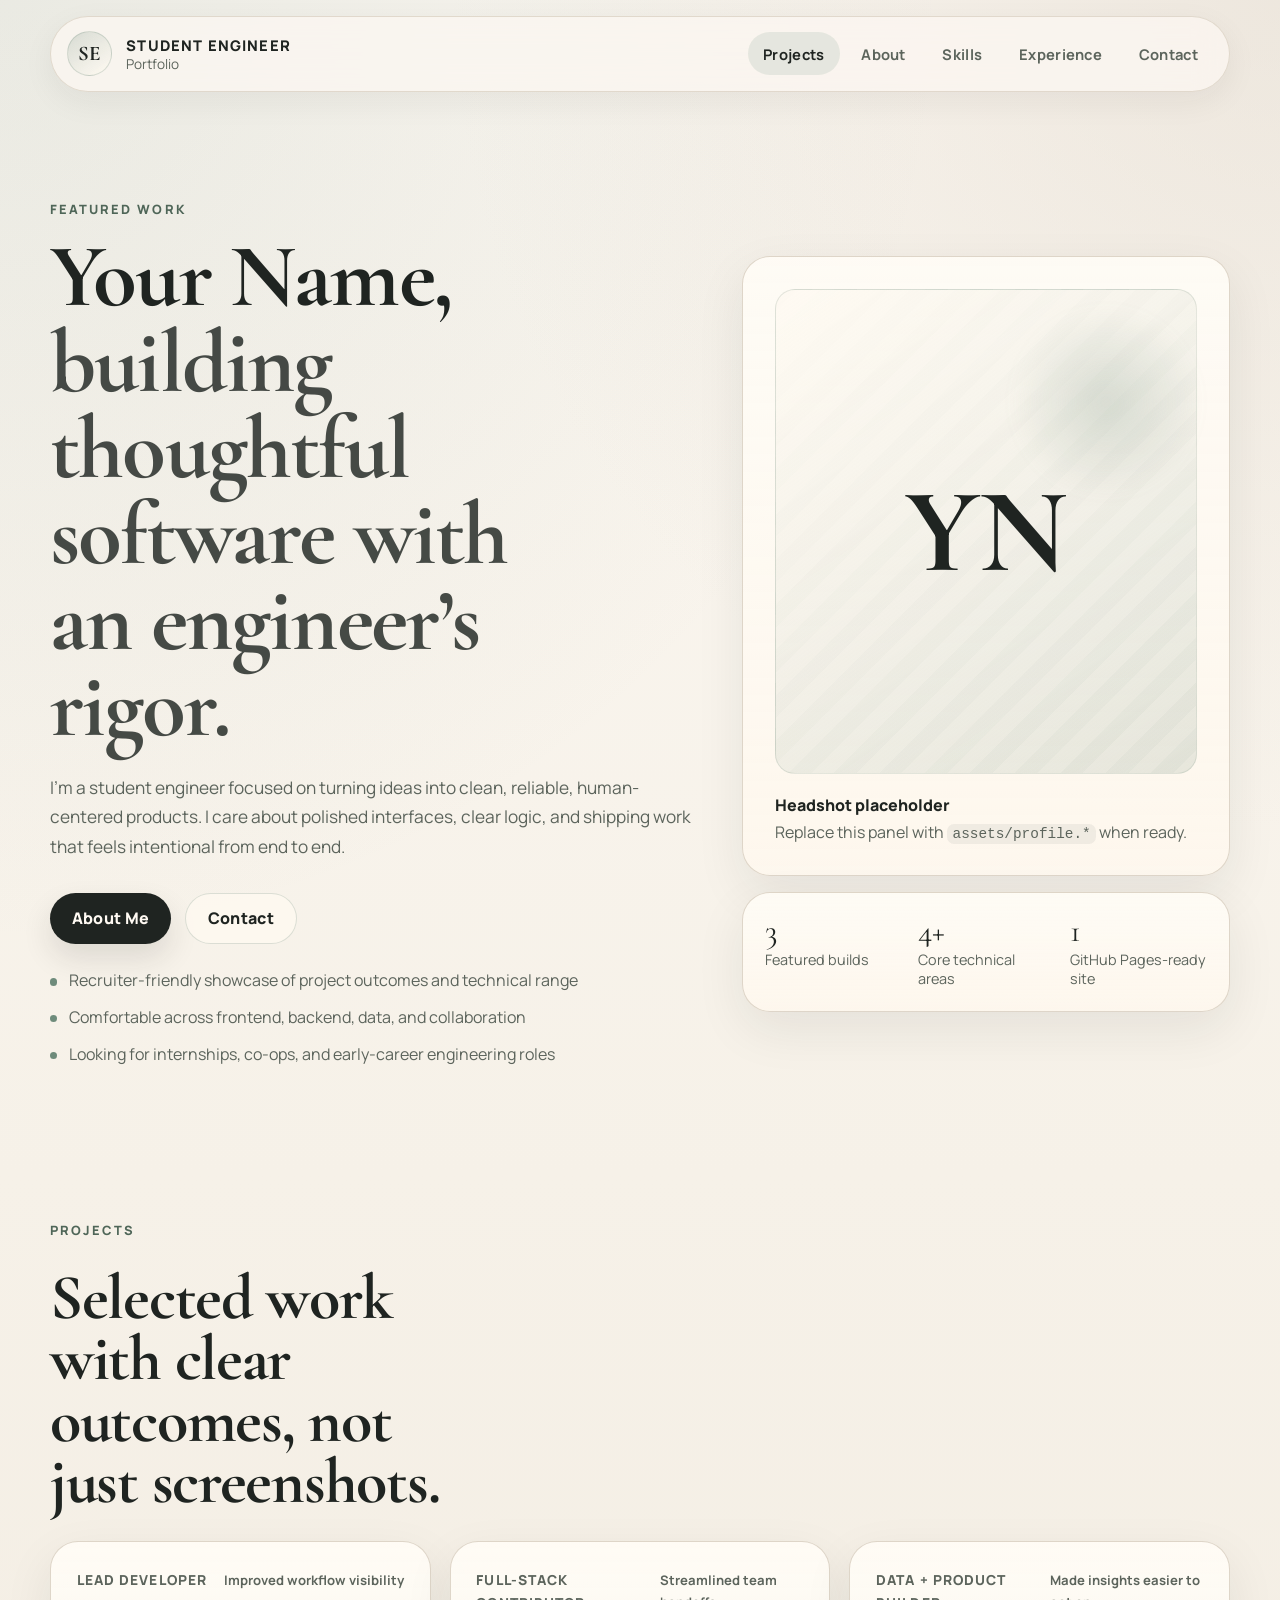
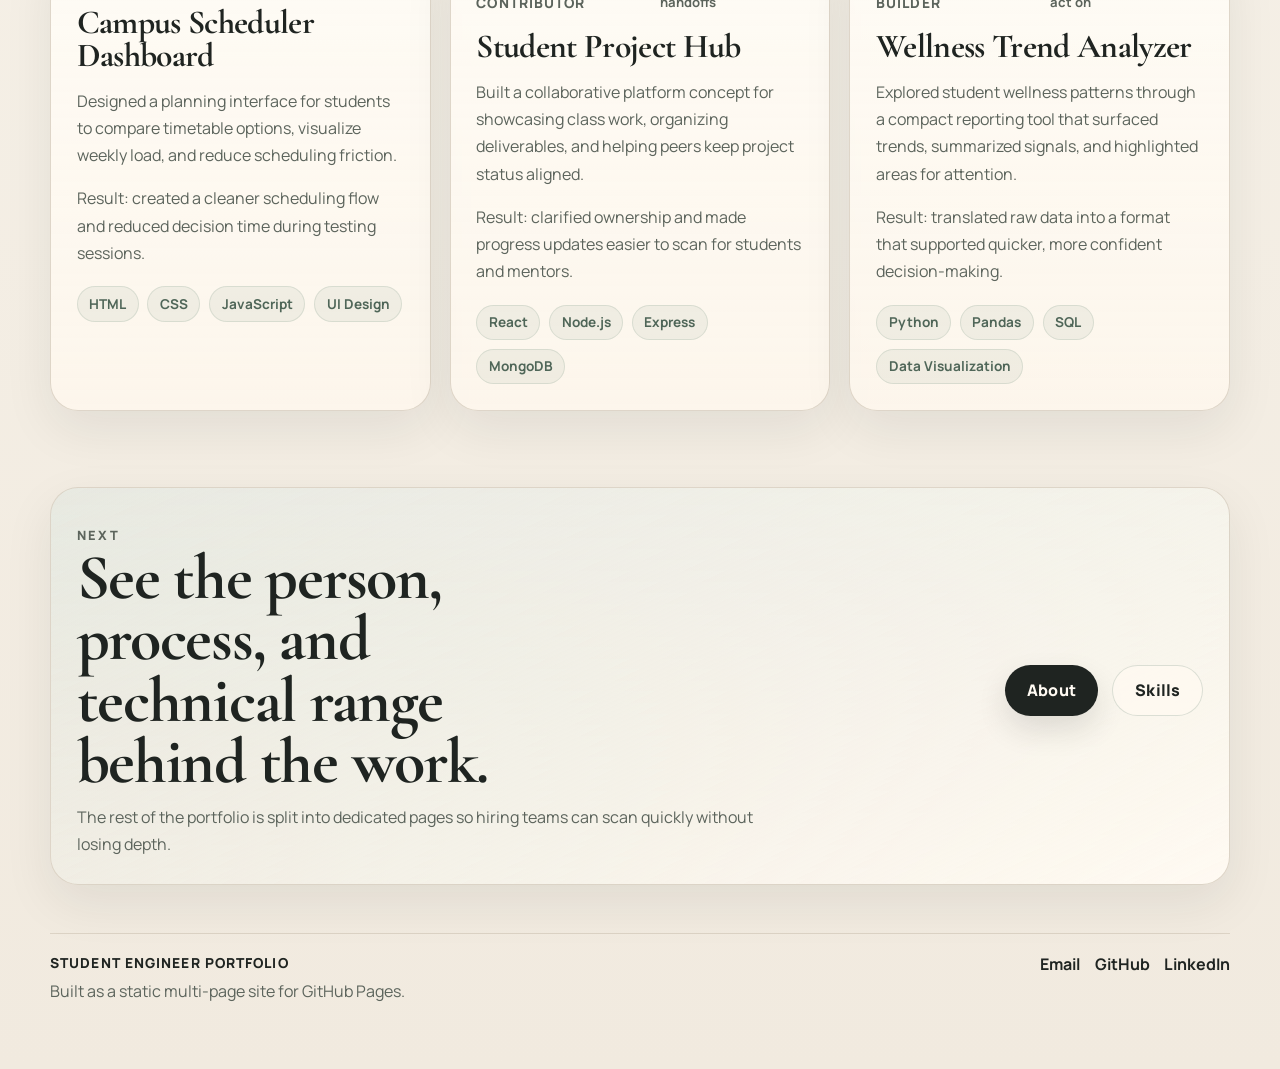
==== index.html @ fb233e6f "first jan is the best" ====
<!DOCTYPE html>
<html lang="en">
  <head>
    <meta charset="UTF-8" />
    <meta name="viewport" content="width=device-width, initial-scale=1.0" />
    <meta
      http-equiv="refresh"
      content="0; url=projects.html"
    />
    <meta
      name="description"
      content="Redirecting to the student engineer portfolio projects page."
    />
    <title>Redirecting | Student Engineer Portfolio</title>
    <link rel="preconnect" href="https://fonts.googleapis.com" />
    <link rel="preconnect" href="https://fonts.gstatic.com" crossorigin />
    <link
      href="https://fonts.googleapis.com/css2?family=Cormorant+Garamond:wght@500;600;700&family=Manrope:wght@400;500;600;700;800&display=swap"
      rel="stylesheet"
    />
    <link rel="stylesheet" href="styles.css" />
    <link rel="canonical" href="projects.html" />
    <script>
      window.location.replace("projects.html");
    </script>
  </head>
  <body class="redirect-page">
    <main class="redirect-card">
      <p class="eyebrow">Redirecting</p>
      <h1>Opening the projects page.</h1>
      <p>
        If you are not redirected automatically,
        <a href="projects.html">continue to the portfolio</a>.
      </p>
    </main>
  </body>
</html>
---- styles.css ----
:root {
  --color-bg: #f6f1e8;
  --color-surface: rgba(255, 252, 246, 0.86);
  --color-surface-strong: #fffaf2;
  --color-text: #1f2421;
  --color-muted: #5c645c;
  --color-accent: #6e8b7b;
  --color-accent-deep: #4f6658;
  --color-line: #d9cfc1;
  --color-shadow: rgba(31, 36, 33, 0.08);
  --color-highlight: rgba(110, 139, 123, 0.14);
  --font-display: "Cormorant Garamond", Georgia, serif;
  --font-body: "Manrope", "Segoe UI", sans-serif;
  --radius-lg: 28px;
  --radius-md: 18px;
  --radius-sm: 999px;
  --shadow-soft: 0 18px 50px var(--color-shadow);
  --max-width: 1180px;
  --transition: 220ms ease;
}

*,
*::before,
*::after {
  box-sizing: border-box;
}

html {
  scroll-behavior: smooth;
}

body {
  margin: 0;
  min-width: 320px;
  color: var(--color-text);
  font-family: var(--font-body);
  background:
    radial-gradient(circle at top left, rgba(110, 139, 123, 0.12), transparent 32%),
    radial-gradient(circle at top right, rgba(217, 207, 193, 0.4), transparent 28%),
    linear-gradient(180deg, #fbf7f1 0%, var(--color-bg) 44%, #f1eadf 100%);
}

img {
  max-width: 100%;
  display: block;
}

a {
  color: inherit;
}

button,
a {
  -webkit-tap-highlight-color: transparent;
}

button {
  font: inherit;
}

code {
  padding: 0.12rem 0.34rem;
  border-radius: 0.45rem;
  background: rgba(31, 36, 33, 0.06);
  font-family: ui-monospace, SFMono-Regular, Menlo, Monaco, Consolas, monospace;
  font-size: 0.9em;
}

.skip-link {
  position: absolute;
  left: 1rem;
  top: -4rem;
  z-index: 20;
  padding: 0.75rem 1rem;
  border-radius: 999px;
  background: var(--color-text);
  color: #fff;
  transition: top var(--transition);
}

.skip-link:focus {
  top: 1rem;
}

.page-shell {
  width: min(calc(100% - 2rem), var(--max-width));
  margin: 0 auto;
  padding: 1rem 0 4rem;
}

.site-header {
  position: sticky;
  top: 0.9rem;
  z-index: 10;
  display: flex;
  align-items: center;
  justify-content: space-between;
  gap: 1rem;
  margin: 0 auto 2rem;
  padding: 0.9rem 1rem;
  border: 1px solid rgba(217, 207, 193, 0.75);
  border-radius: var(--radius-sm);
  background: rgba(251, 247, 241, 0.78);
  backdrop-filter: blur(16px);
  box-shadow: 0 10px 32px rgba(31, 36, 33, 0.06);
}

.brand-mark {
  display: flex;
  align-items: center;
  gap: 0.9rem;
}

.brand-mark--link {
  text-decoration: none;
}

.brand-mark p {
  margin: 0;
}

.brand-mark__monogram {
  display: inline-grid;
  place-items: center;
  width: 2.8rem;
  height: 2.8rem;
  border: 1px solid rgba(110, 139, 123, 0.24);
  border-radius: 50%;
  background: linear-gradient(145deg, rgba(110, 139, 123, 0.24), rgba(255, 250, 242, 0.95));
  font-family: var(--font-display);
  font-size: 1.3rem;
  font-weight: 700;
}

.brand-mark__label {
  font-size: 0.92rem;
  font-weight: 800;
  letter-spacing: 0.08em;
  text-transform: uppercase;
}

.brand-mark__subtle {
  color: var(--color-muted);
  font-size: 0.85rem;
}

.site-nav {
  display: flex;
  align-items: center;
  gap: 0.4rem;
}

.site-nav a {
  padding: 0.72rem 0.95rem;
  border-radius: var(--radius-sm);
  color: var(--color-muted);
  font-size: 0.92rem;
  font-weight: 700;
  letter-spacing: 0.02em;
  text-decoration: none;
  transition:
    background-color var(--transition),
    color var(--transition),
    transform var(--transition);
}

.site-nav a:hover,
.site-nav a:focus-visible,
.site-nav a.is-active {
  background: rgba(110, 139, 123, 0.14);
  color: var(--color-text);
}

.nav-toggle {
  display: none;
  align-items: center;
  justify-content: center;
  flex-direction: column;
  gap: 0.3rem;
  width: 3rem;
  height: 3rem;
  border: 1px solid rgba(110, 139, 123, 0.2);
  border-radius: 50%;
  background: rgba(255, 250, 242, 0.9);
  cursor: pointer;
}

.nav-toggle span {
  width: 1rem;
  height: 2px;
  border-radius: 999px;
  background: var(--color-text);
  transition: transform var(--transition), opacity var(--transition);
}

.nav-toggle[aria-expanded="true"] span:first-child {
  transform: translateY(4px) rotate(45deg);
}

.nav-toggle[aria-expanded="true"] span:last-child {
  transform: translateY(-4px) rotate(-45deg);
}

.section {
  padding: 4.8rem 0;
}

.hero {
  display: grid;
  grid-template-columns: minmax(0, 1.15fr) minmax(280px, 0.85fr);
  gap: 2rem;
  align-items: center;
  min-height: calc(100svh - 8rem);
}

.eyebrow {
  margin: 0 0 1rem;
  color: var(--color-accent-deep);
  font-size: 0.8rem;
  font-weight: 800;
  letter-spacing: 0.16em;
  text-transform: uppercase;
}

.hero h1,
.section-heading h2,
.timeline-item__content h3,
.project-card h3 {
  margin: 0;
  font-family: var(--font-display);
  line-height: 0.96;
  letter-spacing: -0.02em;
}

.hero h1 {
  max-width: 11ch;
  font-size: clamp(3.8rem, 7vw, 6.6rem);
}

.hero h1 span {
  display: block;
  color: rgba(31, 36, 33, 0.82);
}

.hero__lede,
.about-grid p,
.project-card p,
.timeline-item__content p,
.panel p,
.contact-grid p {
  color: var(--color-muted);
  line-height: 1.7;
}

.hero__lede {
  max-width: 44rem;
  margin: 1.4rem 0 0;
  font-size: 1.08rem;
}

.hero__actions {
  display: flex;
  flex-wrap: wrap;
  gap: 0.9rem;
  margin: 2rem 0 1.5rem;
}

.button {
  display: inline-flex;
  align-items: center;
  justify-content: center;
  min-height: 3.2rem;
  padding: 0.85rem 1.35rem;
  border-radius: var(--radius-sm);
  font-weight: 800;
  letter-spacing: 0.02em;
  text-decoration: none;
  transition:
    transform var(--transition),
    box-shadow var(--transition),
    background-color var(--transition),
    color var(--transition);
}

.button:hover,
.button:focus-visible {
  transform: translateY(-1px);
}

.button--primary {
  background: var(--color-text);
  color: #fffaf3;
  box-shadow: 0 14px 30px rgba(31, 36, 33, 0.12);
}

.button--primary:hover,
.button--primary:focus-visible {
  box-shadow: 0 18px 36px rgba(31, 36, 33, 0.16);
}

.button--secondary {
  border: 1px solid rgba(110, 139, 123, 0.24);
  background: rgba(255, 250, 242, 0.72);
  color: var(--color-text);
}

.button--inline {
  margin-top: 1.5rem;
}

.hero__highlights,
.detail-list,
.tag-list {
  margin: 0;
  padding: 0;
  list-style: none;
}

.hero__highlights {
  display: grid;
  gap: 0.7rem;
  max-width: 38rem;
}

.hero__highlights li,
.detail-list li {
  position: relative;
  padding-left: 1.2rem;
  color: var(--color-muted);
  line-height: 1.6;
}

.hero__highlights li::before,
.detail-list li::before {
  content: "";
  position: absolute;
  left: 0;
  top: 0.65rem;
  width: 0.45rem;
  height: 0.45rem;
  border-radius: 50%;
  background: var(--color-accent);
}

.hero__card {
  display: grid;
  gap: 1rem;
}

.portrait-card,
.stats-card,
.panel,
.project-card,
.timeline-item,
.contact-links {
  position: relative;
  overflow: hidden;
  border: 1px solid rgba(217, 207, 193, 0.85);
  border-radius: var(--radius-lg);
  background: linear-gradient(180deg, rgba(255, 252, 246, 0.92), rgba(255, 248, 238, 0.78));
  box-shadow: var(--shadow-soft);
}

.portrait-card {
  padding: 2rem;
  min-height: 27rem;
  display: grid;
  align-content: space-between;
}

.portrait-card__halo {
  position: absolute;
  inset: 8% auto auto 55%;
  width: 12rem;
  height: 12rem;
  border-radius: 50%;
  background: radial-gradient(circle, rgba(110, 139, 123, 0.22), transparent 70%);
  filter: blur(8px);
}

.portrait-card__monogram {
  width: 100%;
  aspect-ratio: 1 / 1.15;
  display: grid;
  place-items: center;
  border: 1px solid rgba(110, 139, 123, 0.18);
  border-radius: calc(var(--radius-lg) - 8px);
  background:
    linear-gradient(145deg, rgba(255, 250, 242, 0.96), rgba(110, 139, 123, 0.16)),
    repeating-linear-gradient(
      -45deg,
      transparent,
      transparent 16px,
      rgba(110, 139, 123, 0.05) 16px,
      rgba(110, 139, 123, 0.05) 32px
    );
  font-family: var(--font-display);
  font-size: clamp(5rem, 10vw, 7.5rem);
  font-weight: 700;
}

.portrait-card__caption,
.portrait-card__detail {
  position: relative;
  z-index: 1;
}

.portrait-card__caption {
  margin: 1.25rem 0 0.3rem;
  color: var(--color-text);
  font-weight: 800;
}

.portrait-card__detail {
  margin: 0;
  color: var(--color-muted);
}

.stats-card {
  display: grid;
  grid-template-columns: repeat(3, 1fr);
  gap: 1rem;
  padding: 1.4rem;
}

.stats-card__value {
  margin: 0;
  font-family: var(--font-display);
  font-size: 2rem;
  line-height: 1;
}

.stats-card__label {
  margin: 0.2rem 0 0;
  color: var(--color-muted);
  font-size: 0.9rem;
}

.section-heading {
  display: grid;
  gap: 0.75rem;
  margin-bottom: 1.8rem;
}

.section-heading h2 {
  max-width: 14ch;
  font-size: clamp(2.7rem, 5vw, 4.3rem);
}

.section--split .section-heading h2 {
  max-width: 15ch;
}

.about-grid,
.skills-grid,
.contact-grid {
  display: grid;
  grid-template-columns: repeat(2, minmax(0, 1fr));
  gap: 1.2rem;
}

.panel,
.project-card,
.timeline-item,
.contact-links {
  padding: 1.6rem;
}

.panel--accent {
  background:
    linear-gradient(160deg, rgba(110, 139, 123, 0.14), rgba(255, 250, 242, 0.92)),
    linear-gradient(180deg, rgba(255, 252, 246, 0.92), rgba(255, 248, 238, 0.78));
}

.panel__title {
  margin: 0 0 0.9rem;
  color: var(--color-text);
  font-size: 1rem;
  font-weight: 800;
}

.project-grid {
  display: grid;
  grid-template-columns: repeat(3, minmax(0, 1fr));
  gap: 1.2rem;
}

.project-card {
  min-height: 100%;
}

.project-card__topline,
.timeline-item__meta {
  display: flex;
  align-items: center;
  justify-content: space-between;
  gap: 1rem;
  margin-bottom: 1rem;
}

.project-card__role,
.timeline-item__date {
  margin: 0;
  color: var(--color-text);
  font-size: 0.86rem;
  font-weight: 800;
  text-transform: uppercase;
  letter-spacing: 0.08em;
}

.project-card__outcome,
.timeline-item__type {
  margin: 0;
  color: var(--color-accent-deep);
  font-size: 0.82rem;
  font-weight: 700;
}

.project-card h3 {
  font-size: 2.1rem;
  margin-bottom: 1rem;
}

.project-card__impact,
.timeline-item__note,
.contact-links__note {
  color: var(--color-text);
}

.tag-list {
  display: flex;
  flex-wrap: wrap;
  gap: 0.55rem;
  margin-top: 1.2rem;
}

.tag-list li {
  padding: 0.48rem 0.72rem;
  border: 1px solid rgba(110, 139, 123, 0.18);
  border-radius: var(--radius-sm);
  background: rgba(110, 139, 123, 0.09);
  color: var(--color-accent-deep);
  font-size: 0.85rem;
  font-weight: 700;
}

.skills-grid {
  grid-template-columns: repeat(3, minmax(0, 1fr));
}

.timeline {
  display: grid;
  gap: 1rem;
}

.timeline-item {
  display: grid;
  grid-template-columns: minmax(8rem, 12rem) minmax(0, 1fr);
  gap: 1.5rem;
  align-items: start;
}

.timeline-item__content h3 {
  font-size: 2rem;
  margin-bottom: 0.75rem;
}

.site-footer {
  padding-top: 3.5rem;
}

.page-main {
  padding-bottom: 1rem;
}

.page-hero {
  display: grid;
  grid-template-columns: minmax(0, 1.1fr) minmax(260px, 0.75fr);
  gap: 1.2rem;
  align-items: start;
  padding-top: 2rem;
  padding-bottom: 2.5rem;
}

.page-hero__copy {
  display: grid;
  align-content: start;
}

.page-hero__copy h1,
.cta-banner h2,
.redirect-card h1 {
  margin: 0;
  font-family: var(--font-display);
  line-height: 0.96;
  letter-spacing: -0.02em;
}

.page-hero__copy h1 {
  max-width: 13ch;
  font-size: clamp(3rem, 6vw, 5.3rem);
}

.page-hero__aside {
  display: grid;
  gap: 1rem;
}

.section--tight {
  padding-top: 0;
}

.spotlight-grid {
  display: grid;
  grid-template-columns: repeat(2, minmax(0, 1fr));
  gap: 1.2rem;
}

.cta-banner {
  display: grid;
  grid-template-columns: minmax(0, 1fr) auto;
  gap: 1.5rem;
  align-items: center;
  padding: 1.6rem;
  border: 1px solid rgba(217, 207, 193, 0.85);
  border-radius: var(--radius-lg);
  background:
    linear-gradient(155deg, rgba(110, 139, 123, 0.16), rgba(255, 250, 242, 0.92)),
    linear-gradient(180deg, rgba(255, 252, 246, 0.92), rgba(255, 248, 238, 0.78));
  box-shadow: var(--shadow-soft);
}

.cta-banner h2 {
  max-width: 14ch;
  font-size: clamp(2.5rem, 5vw, 4rem);
}

.cta-banner p {
  margin: 0.7rem 0 0;
  max-width: 44rem;
  color: var(--color-muted);
  line-height: 1.7;
}

.site-footer--page {
  padding-top: 2rem;
}

.footer-grid {
  display: flex;
  align-items: flex-start;
  justify-content: space-between;
  gap: 1.5rem;
  padding-top: 1.2rem;
  border-top: 1px solid rgba(217, 207, 193, 0.85);
}

.footer-grid__title {
  margin: 0;
  color: var(--color-text);
  font-size: 0.86rem;
  font-weight: 800;
  letter-spacing: 0.08em;
  text-transform: uppercase;
}

.footer-grid__note {
  margin: 0.45rem 0 0;
  max-width: 34rem;
  color: var(--color-muted);
  line-height: 1.6;
}

.footer-grid__links {
  display: flex;
  flex-wrap: wrap;
  justify-content: flex-end;
  gap: 0.9rem;
}

.footer-grid__links a {
  color: var(--color-text);
  font-weight: 700;
  text-decoration: none;
}

.footer-grid__links a:hover,
.footer-grid__links a:focus-visible {
  color: var(--color-accent-deep);
}

.redirect-page {
  display: grid;
  place-items: center;
  min-height: 100svh;
  padding: 1rem;
}

.redirect-card {
  width: min(100%, 40rem);
  padding: 2rem;
  border: 1px solid rgba(217, 207, 193, 0.85);
  border-radius: var(--radius-lg);
  background:
    linear-gradient(155deg, rgba(110, 139, 123, 0.12), rgba(255, 250, 242, 0.92)),
    linear-gradient(180deg, rgba(255, 252, 246, 0.92), rgba(255, 248, 238, 0.78));
  box-shadow: var(--shadow-soft);
}

.redirect-card h1 {
  font-size: clamp(2.8rem, 8vw, 4.4rem);
}

.redirect-card p {
  margin: 0.8rem 0 0;
  color: var(--color-muted);
  line-height: 1.7;
}

.redirect-card a {
  color: var(--color-text);
  font-weight: 700;
  text-decoration: none;
}

.contact-grid {
  align-items: stretch;
}

.contact-links {
  display: grid;
  gap: 0.9rem;
  align-content: start;
}

.contact-links a {
  color: var(--color-text);
  font-weight: 700;
  text-decoration: none;
}

.contact-links a:hover,
.contact-links a:focus-visible {
  color: var(--color-accent-deep);
}

:focus-visible {
  outline: 3px solid rgba(110, 139, 123, 0.42);
  outline-offset: 3px;
}

.reveal {
  opacity: 0;
  transform: translateY(22px);
  transition:
    opacity 700ms ease,
    transform 700ms ease;
}

.reveal--delay {
  transition-delay: 140ms;
}

.reveal--long {
  transition-delay: 240ms;
}

.reveal.is-visible {
  opacity: 1;
  transform: translateY(0);
}

@media (prefers-reduced-motion: reduce) {
  html {
    scroll-behavior: auto;
  }

  *,
  *::before,
  *::after {
    animation-duration: 0.01ms !important;
    animation-iteration-count: 1 !important;
    transition-duration: 0.01ms !important;
    scroll-behavior: auto !important;
  }

  .reveal {
    opacity: 1;
    transform: none;
  }
}

@media (max-width: 1024px) {
  .hero,
  .page-hero,
  .project-grid,
  .skills-grid,
  .about-grid,
  .contact-grid,
  .timeline-item,
  .spotlight-grid,
  .cta-banner {
    grid-template-columns: 1fr;
  }

  .hero {
    min-height: auto;
    padding-top: 2.5rem;
  }

  .section-heading h2,
  .hero h1,
  .page-hero__copy h1,
  .cta-banner h2 {
    max-width: none;
  }

  .stats-card {
    grid-template-columns: repeat(3, minmax(0, 1fr));
  }

  .footer-grid {
    flex-direction: column;
  }

  .footer-grid__links {
    justify-content: flex-start;
  }
}

@media (max-width: 780px) {
  .page-shell {
    width: min(calc(100% - 1.2rem), var(--max-width));
  }

  .site-header {
    align-items: flex-start;
    padding: 0.85rem;
  }

  .nav-toggle {
    display: inline-flex;
  }

  .site-nav {
    position: absolute;
    left: 0;
    right: 0;
    top: calc(100% + 0.55rem);
    display: none;
    flex-direction: column;
    align-items: stretch;
    padding: 0.55rem;
    border: 1px solid rgba(217, 207, 193, 0.85);
    border-radius: 1.5rem;
    background: rgba(251, 247, 241, 0.96);
    box-shadow: var(--shadow-soft);
  }

  .site-header.is-open .site-nav {
    display: flex;
  }

  .site-nav a {
    width: 100%;
  }

  .hero h1 {
    font-size: clamp(3.2rem, 14vw, 5rem);
  }

  .page-hero__copy h1 {
    font-size: clamp(2.8rem, 12vw, 4.4rem);
  }

  .section {
    padding: 3.6rem 0;
  }

  .section-heading h2 {
    font-size: clamp(2.3rem, 11vw, 3.4rem);
  }

  .cta-banner h2 {
    font-size: clamp(2.1rem, 10vw, 3.1rem);
  }

  .stats-card {
    grid-template-columns: 1fr;
  }

  .timeline-item {
    gap: 0.8rem;
  }

  .project-card h3,
  .timeline-item__content h3 {
    font-size: 1.75rem;
  }
}
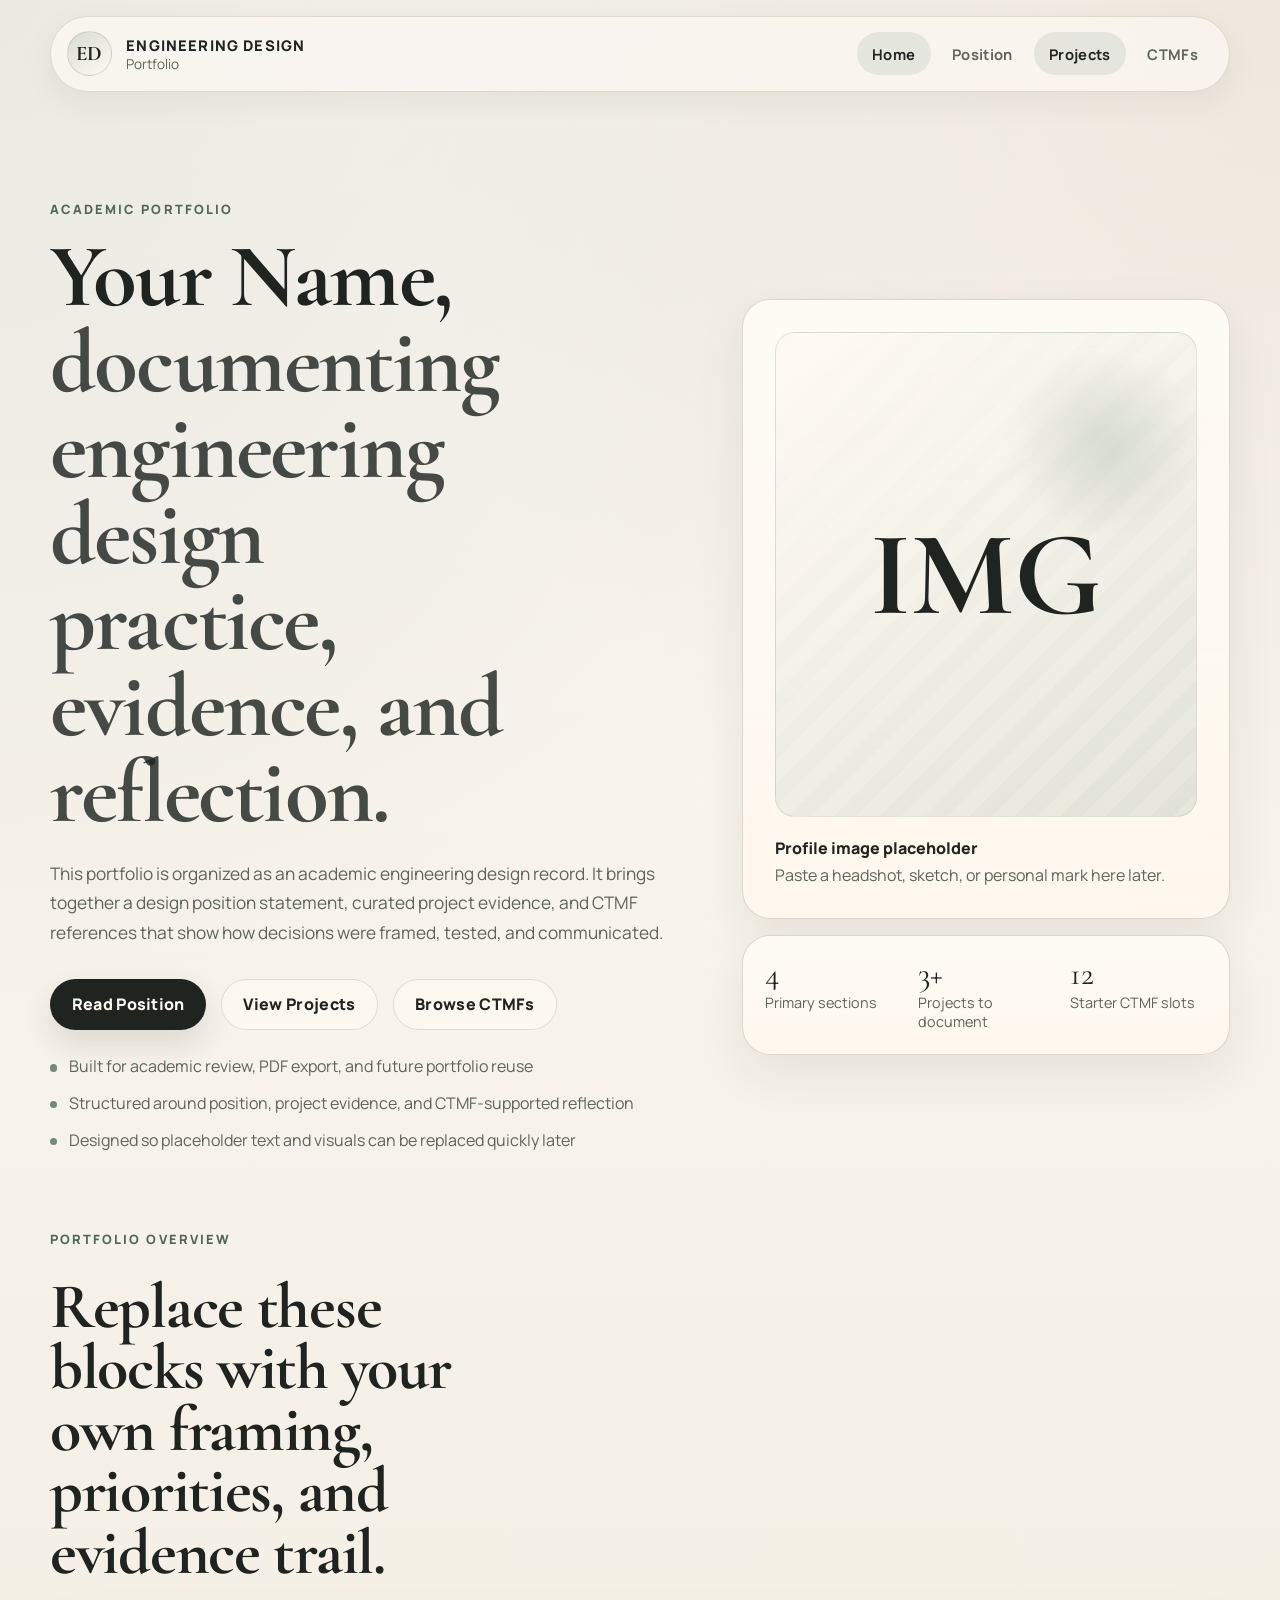
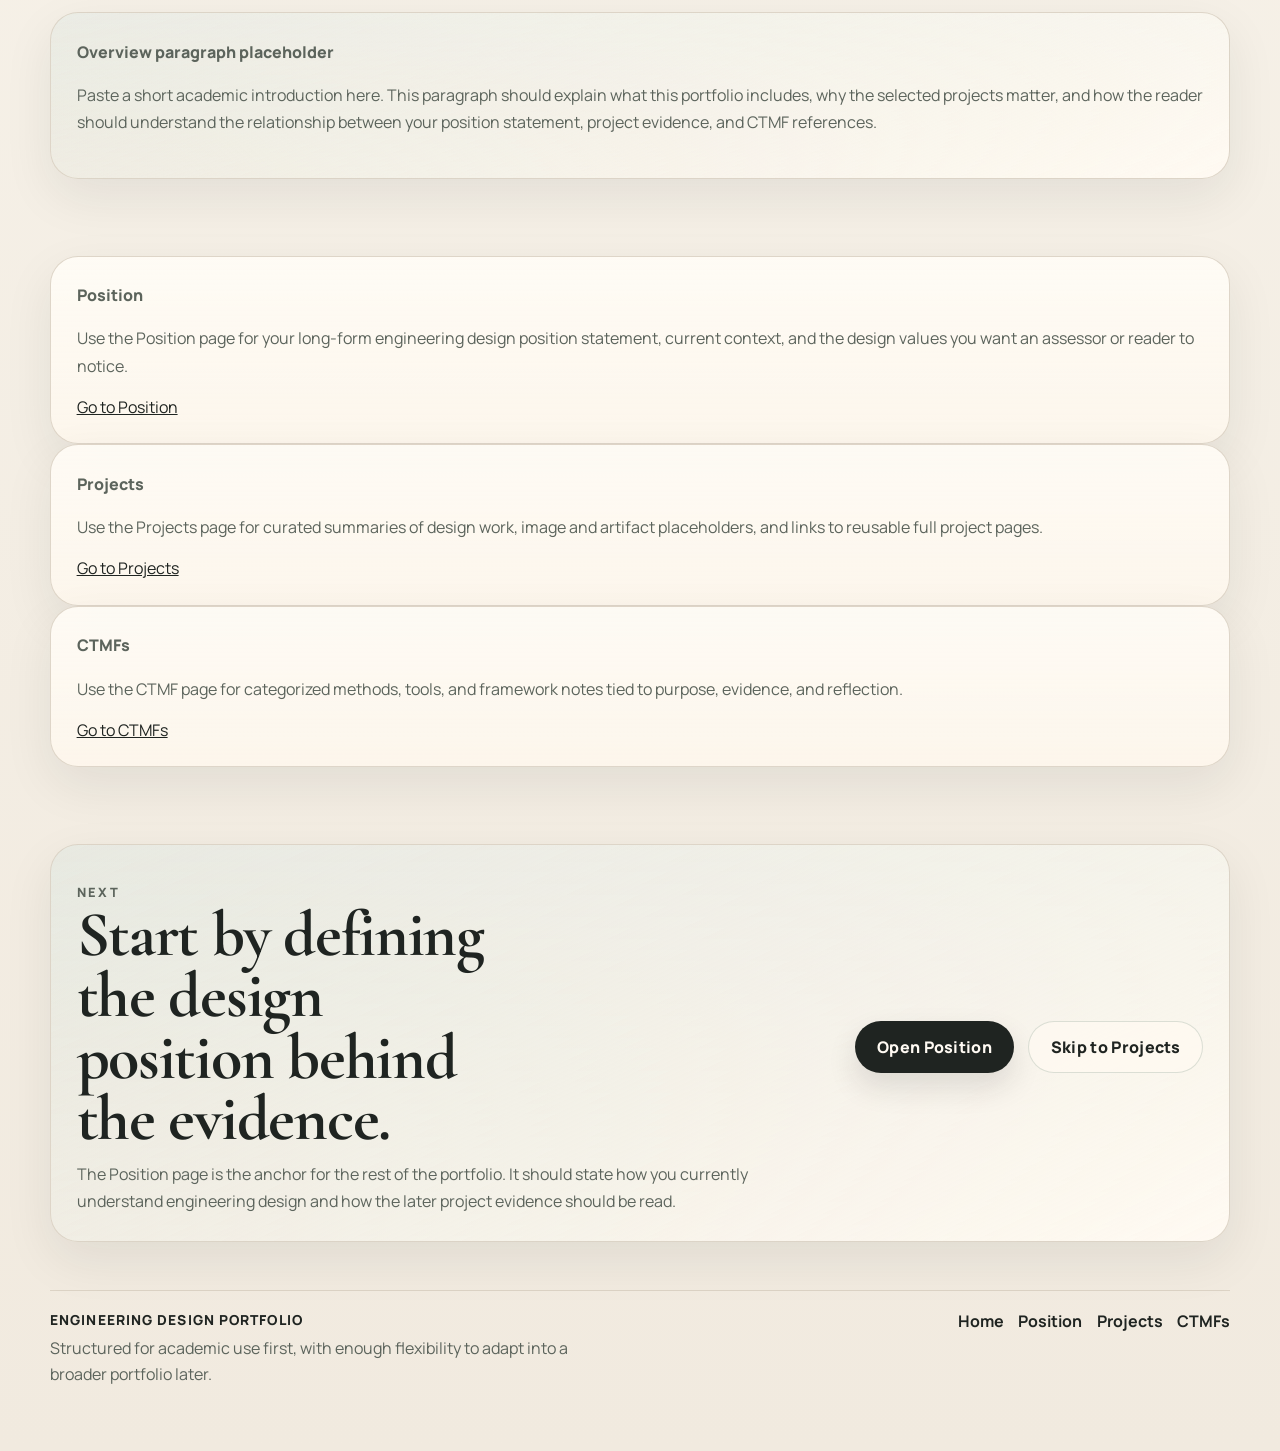
==== commit 60b51bc0: "Add files via upload" ====
--- a/index.html
+++ b/index.html
@@ -4,34 +4,178 @@
     <meta charset="UTF-8" />
     <meta name="viewport" content="width=device-width, initial-scale=1.0" />
     <meta
-      http-equiv="refresh"
-      content="0; url=projects.html"
+      name="description"
+      content="Academic engineering design portfolio with home, position, projects, and CTMF sections."
     />
-    <meta
-      name="description"
-      content="Redirecting to the student engineer portfolio projects page."
-    />
-    <title>Redirecting | Student Engineer Portfolio</title>
+    <title>Home | Engineering Design Portfolio</title>
     <link rel="preconnect" href="https://fonts.googleapis.com" />
     <link rel="preconnect" href="https://fonts.gstatic.com" crossorigin />
     <link
-      href="https://fonts.googleapis.com/css2?family=Cormorant+Garamond:wght@500;600;700&family=Manrope:wght@400;500;600;700;800&display=swap"
+      href="https://fonts.googleapis.com/css2?family=Cormorant+Garamond:wght@500;600;700&amp;family=Manrope:wght@400;500;600;700;800&amp;display=swap"
       rel="stylesheet"
     />
     <link rel="stylesheet" href="styles.css" />
-    <link rel="canonical" href="projects.html" />
-    <script>
-      window.location.replace("projects.html");
-    </script>
   </head>
-  <body class="redirect-page">
-    <main class="redirect-card">
-      <p class="eyebrow">Redirecting</p>
-      <h1>Opening the projects page.</h1>
-      <p>
-        If you are not redirected automatically,
-        <a href="projects.html">continue to the portfolio</a>.
-      </p>
-    </main>
+  <body>
+    <a class="skip-link" href="#main-content">Skip to content</a>
+    <div class="page-shell">
+      <header class="site-header">
+        <a class="brand-mark brand-mark--link" href="index.html">
+          <span class="brand-mark__monogram" aria-hidden="true">ED</span>
+          <div>
+            <p class="brand-mark__label">Engineering Design</p>
+            <p class="brand-mark__subtle">Portfolio</p>
+          </div>
+        </a>
+        <button
+          class="nav-toggle"
+          type="button"
+          aria-expanded="false"
+          aria-controls="site-nav"
+          aria-label="Toggle navigation"
+        >
+          <span></span>
+          <span></span>
+        </button>
+        <nav class="site-nav" id="site-nav" aria-label="Primary">
+          <a href="index.html" aria-current="page">Home</a>
+          <a href="about.html">Position</a>
+          <a href="projects.html">Projects</a>
+          <a href="design-portfolio.html">CTMFs</a>
+        </nav>
+      </header>
+
+      <main id="main-content" class="page-main">
+        <section class="hero section">
+          <div class="hero__copy reveal">
+            <p class="eyebrow">Academic Portfolio</p>
+            <h1>
+              Your Name,
+              <span>documenting engineering design practice, evidence, and reflection.</span>
+            </h1>
+            <p class="hero__lede">
+              This portfolio is organized as an academic engineering design record.
+              It brings together a design position statement, curated project evidence,
+              and CTMF references that show how decisions were framed, tested, and communicated.
+            </p>
+            <div class="hero__actions">
+              <a class="button button--primary" href="about.html">Read Position</a>
+              <a class="button button--secondary" href="projects.html">View Projects</a>
+              <a class="button button--secondary" href="design-portfolio.html">Browse CTMFs</a>
+            </div>
+            <ul class="hero__highlights" aria-label="Portfolio overview">
+              <li>Built for academic review, PDF export, and future portfolio reuse</li>
+              <li>Structured around position, project evidence, and CTMF-supported reflection</li>
+              <li>Designed so placeholder text and visuals can be replaced quickly later</li>
+            </ul>
+          </div>
+          <aside class="hero__card reveal reveal--delay">
+            <div class="portrait-card portrait-card--placeholder" aria-label="Profile image placeholder">
+              <div class="portrait-card__halo"></div>
+              <div class="portrait-card__monogram portrait-card__monogram--placeholder">IMG</div>
+              <p class="portrait-card__caption">Profile image placeholder</p>
+              <p class="portrait-card__detail">
+                Paste a headshot, sketch, or personal mark here later.
+              </p>
+            </div>
+            <div class="stats-card">
+              <div>
+                <p class="stats-card__value">4</p>
+                <p class="stats-card__label">Primary sections</p>
+              </div>
+              <div>
+                <p class="stats-card__value">3+</p>
+                <p class="stats-card__label">Projects to document</p>
+              </div>
+              <div>
+                <p class="stats-card__value">12</p>
+                <p class="stats-card__label">Starter CTMF slots</p>
+              </div>
+            </div>
+          </aside>
+        </section>
+
+        <section class="section section--tight">
+          <div class="section-heading reveal">
+            <p class="eyebrow">Portfolio Overview</p>
+            <h2>Replace these blocks with your own framing, priorities, and evidence trail.</h2>
+          </div>
+          <div class="panel panel--accent reveal">
+            <p class="panel__title">Overview paragraph placeholder</p>
+            <p>
+              Paste a short academic introduction here. This paragraph should explain
+              what this portfolio includes, why the selected projects matter, and how
+              the reader should understand the relationship between your position
+              statement, project evidence, and CTMF references.
+            </p>
+          </div>
+        </section>
+
+        <section class="section section--tight">
+          <div class="overview-grid">
+            <article class="panel reveal">
+              <p class="panel__title">Position</p>
+              <p>
+                Use the Position page for your long-form engineering design position
+                statement, current context, and the design values you want an assessor
+                or reader to notice.
+              </p>
+              <a class="text-link" href="about.html">Go to Position</a>
+            </article>
+            <article class="panel reveal reveal--delay">
+              <p class="panel__title">Projects</p>
+              <p>
+                Use the Projects page for curated summaries of design work, image and
+                artifact placeholders, and links to reusable full project pages.
+              </p>
+              <a class="text-link" href="projects.html">Go to Projects</a>
+            </article>
+            <article class="panel reveal reveal--long">
+              <p class="panel__title">CTMFs</p>
+              <p>
+                Use the CTMF page for categorized methods, tools, and framework notes
+                tied to purpose, evidence, and reflection.
+              </p>
+              <a class="text-link" href="design-portfolio.html">Go to CTMFs</a>
+            </article>
+          </div>
+        </section>
+
+        <section class="cta-banner reveal">
+          <div>
+            <p class="eyebrow">Next</p>
+            <h2>Start by defining the design position behind the evidence.</h2>
+            <p>
+              The Position page is the anchor for the rest of the portfolio. It should
+              state how you currently understand engineering design and how the later
+              project evidence should be read.
+            </p>
+          </div>
+          <div class="hero__actions">
+            <a class="button button--primary" href="about.html">Open Position</a>
+            <a class="button button--secondary" href="projects.html">Skip to Projects</a>
+          </div>
+        </section>
+      </main>
+
+      <footer class="site-footer site-footer--page">
+        <div class="footer-grid">
+          <div>
+            <p class="footer-grid__title">Engineering Design Portfolio</p>
+            <p class="footer-grid__note">
+              Structured for academic use first, with enough flexibility to adapt into a broader portfolio later.
+            </p>
+          </div>
+          <div class="footer-grid__links">
+            <a href="index.html">Home</a>
+            <a href="about.html">Position</a>
+            <a href="projects.html">Projects</a>
+            <a href="design-portfolio.html">CTMFs</a>
+          </div>
+        </div>
+      </footer>
+    </div>
+
+    <script src="script.js"></script>
   </body>
 </html>
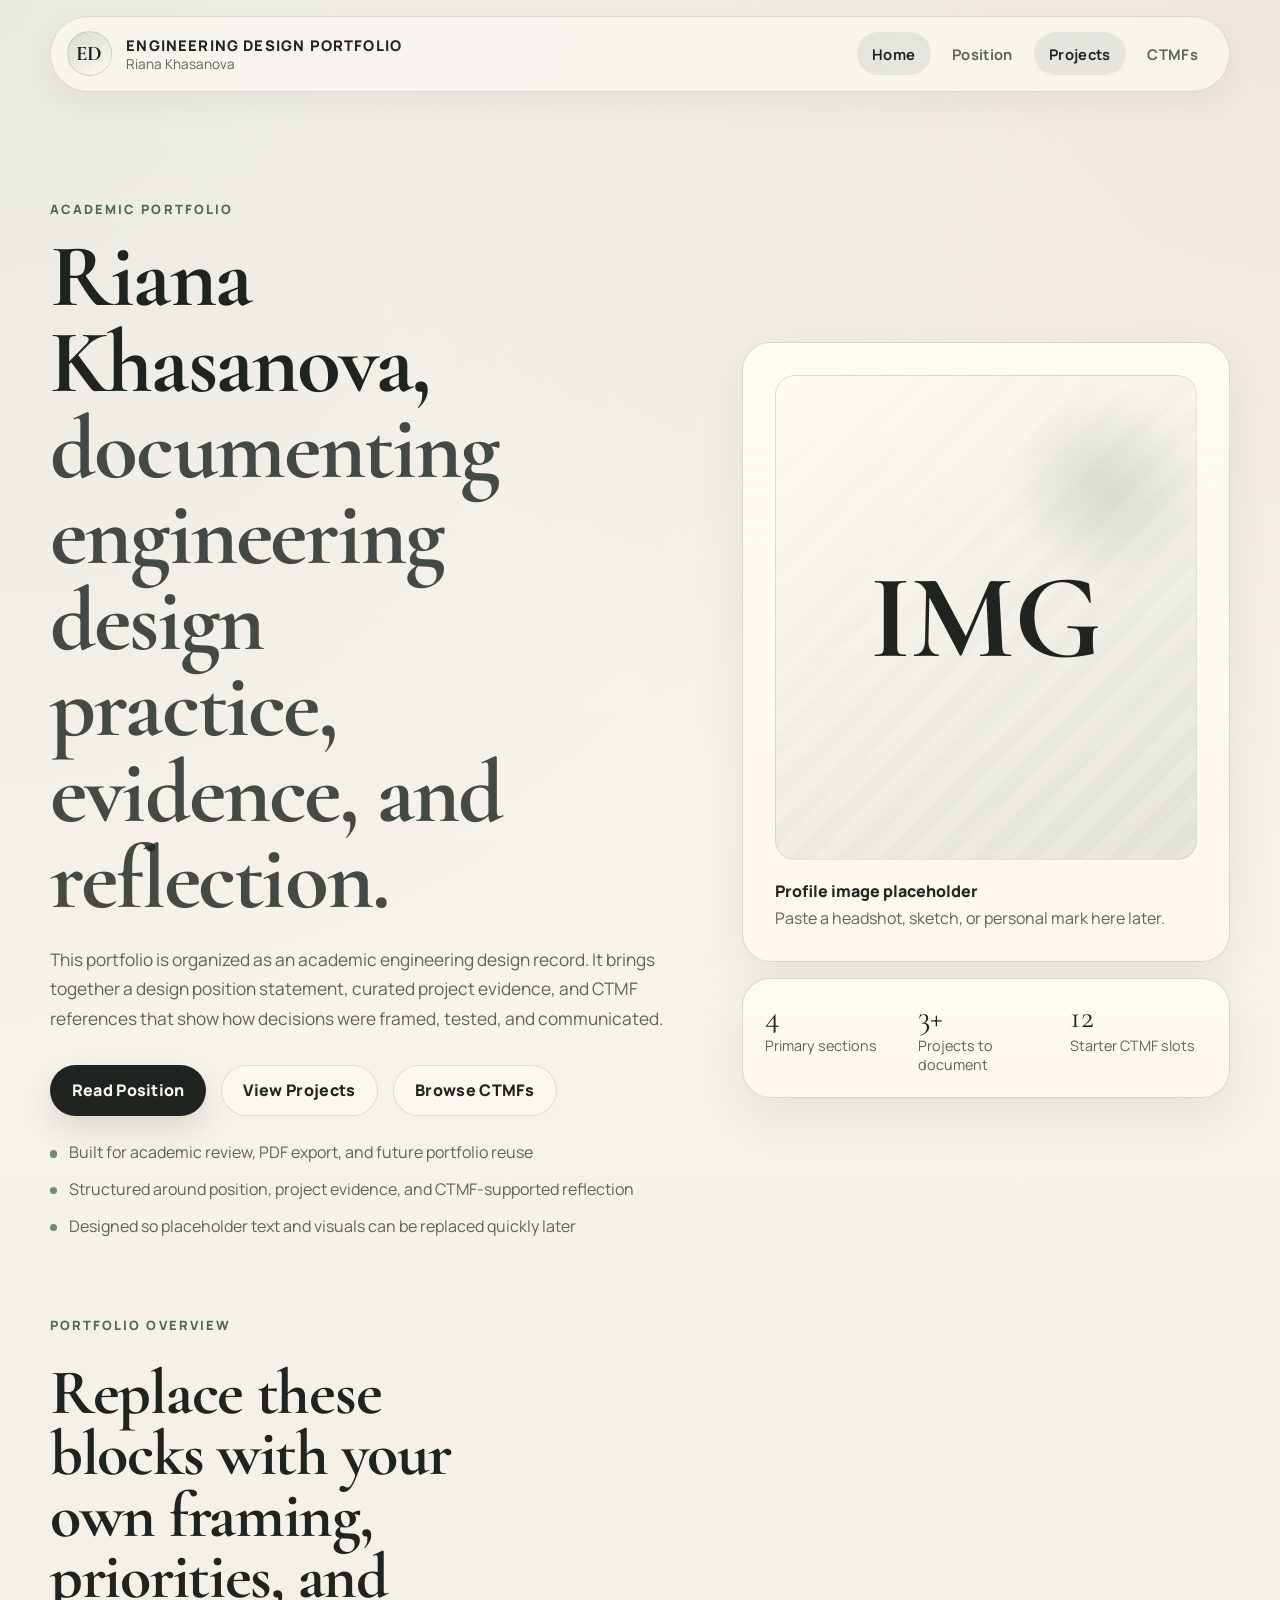
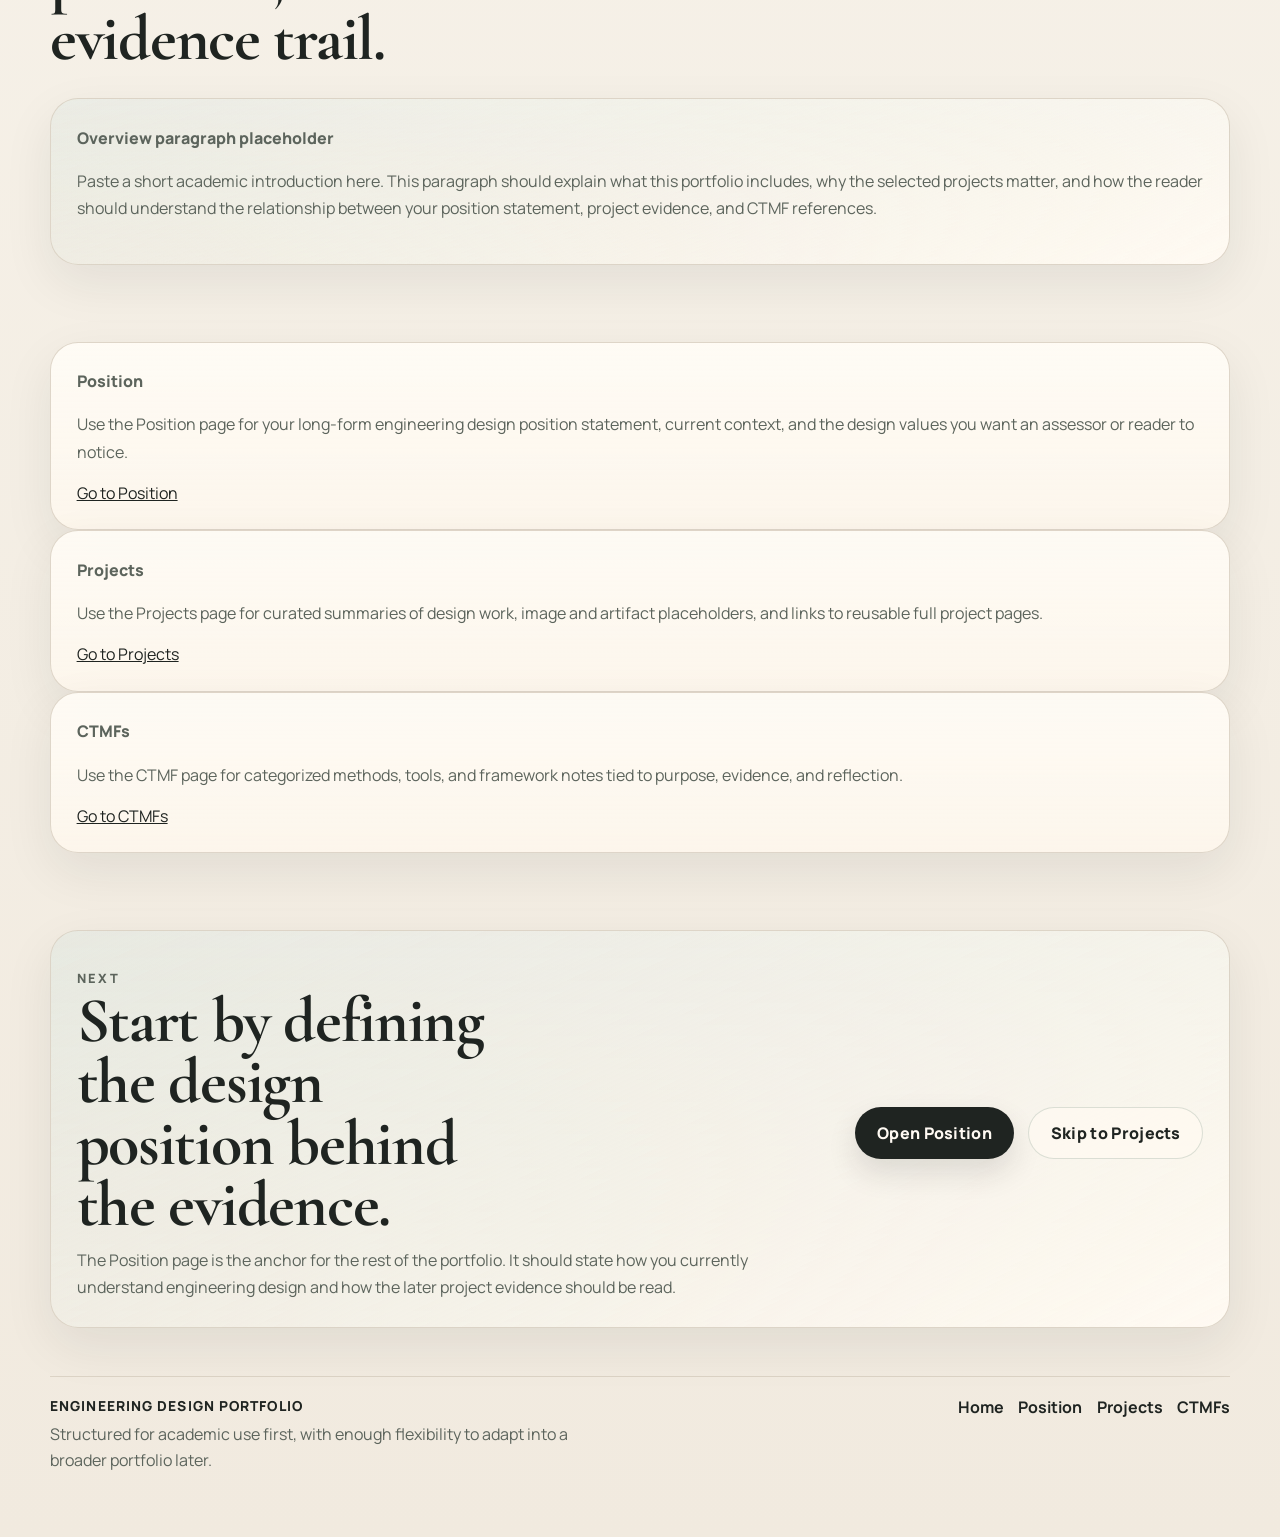
==== commit b777c063: "Update branding and hero section with name" ====
--- a/index.html
+++ b/index.html
@@ -23,8 +23,8 @@
         <a class="brand-mark brand-mark--link" href="index.html">
           <span class="brand-mark__monogram" aria-hidden="true">ED</span>
           <div>
-            <p class="brand-mark__label">Engineering Design</p>
-            <p class="brand-mark__subtle">Portfolio</p>
+            <p class="brand-mark__label">Engineering Design Portfolio</p>
+            <p class="brand-mark__subtle">Riana Khasanova</p>
           </div>
         </a>
         <button
@@ -50,7 +50,7 @@
           <div class="hero__copy reveal">
             <p class="eyebrow">Academic Portfolio</p>
             <h1>
-              Your Name,
+              Riana Khasanova,
               <span>documenting engineering design practice, evidence, and reflection.</span>
             </h1>
             <p class="hero__lede">
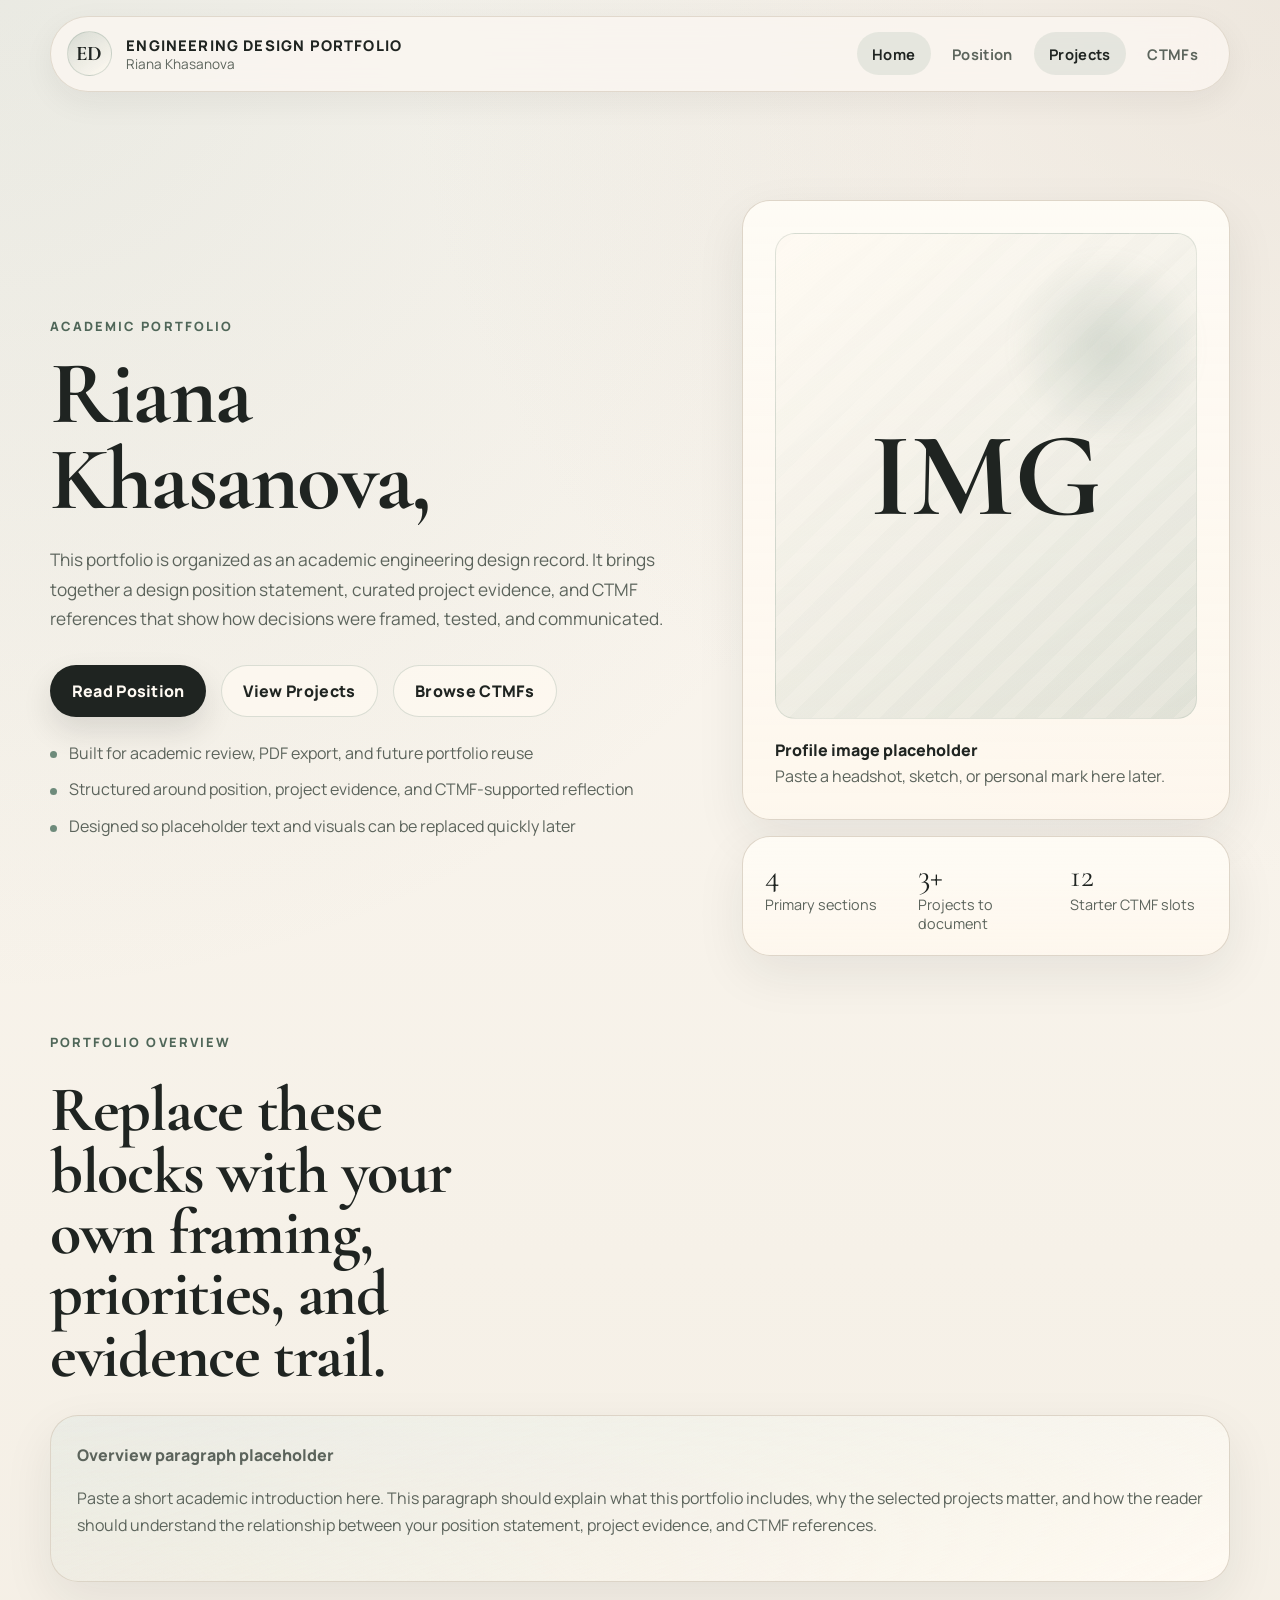
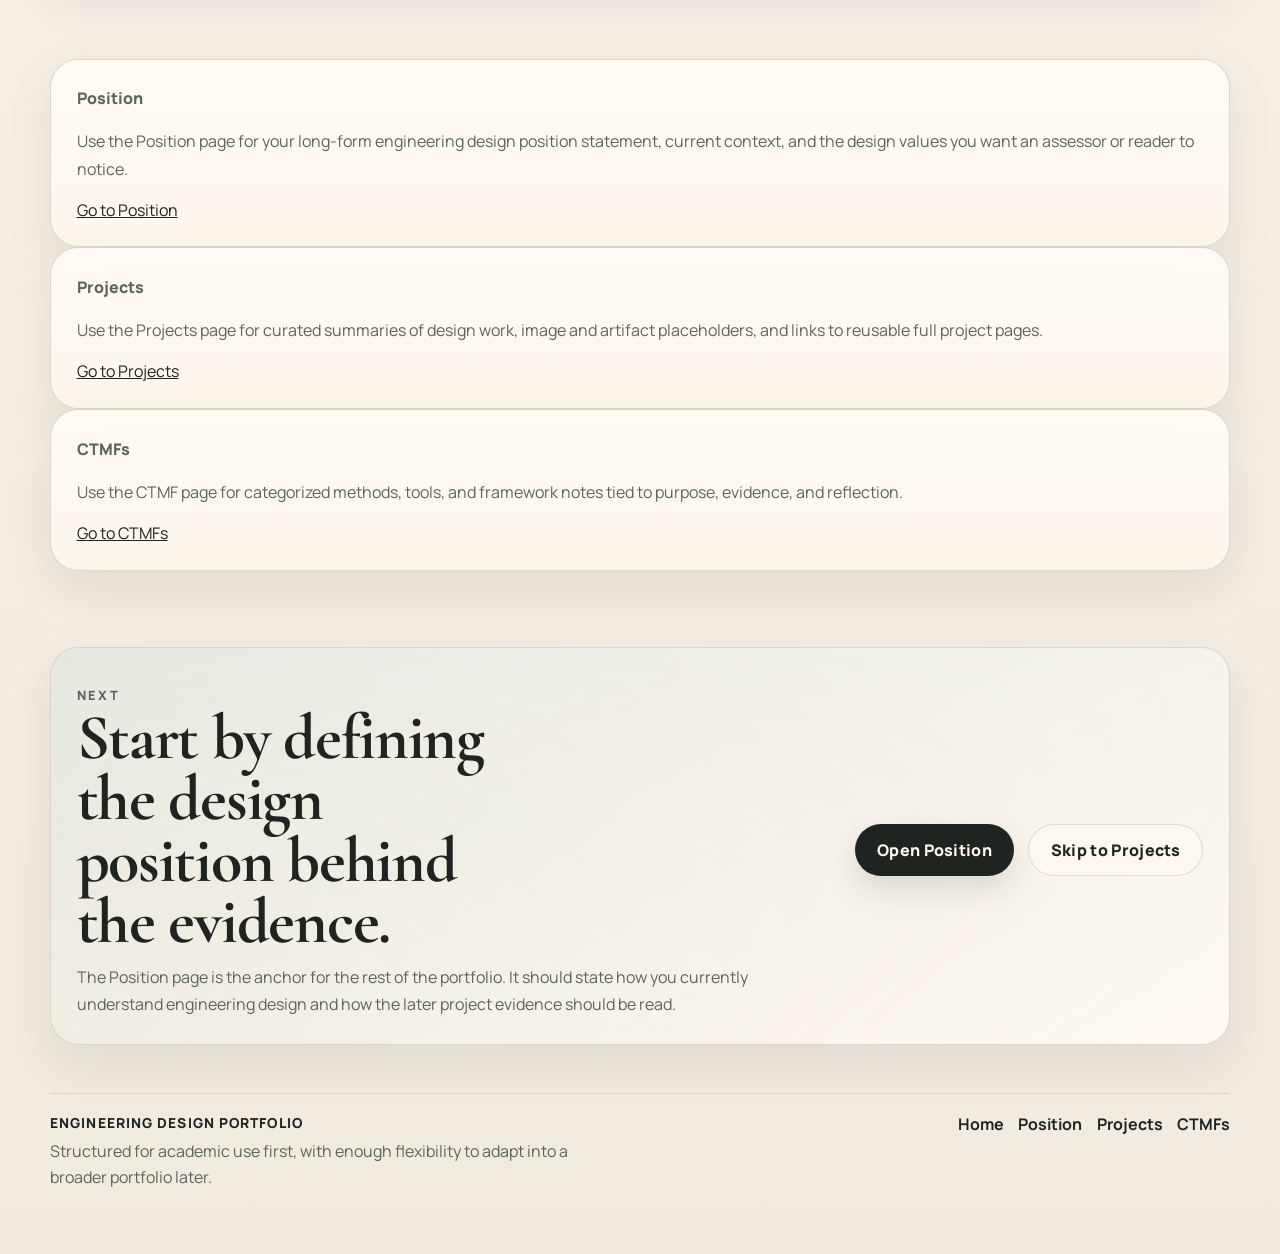
==== commit f3f67a06: "Fix formatting in index.html" ====
--- a/index.html
+++ b/index.html
@@ -51,7 +51,7 @@
             <p class="eyebrow">Academic Portfolio</p>
             <h1>
               Riana Khasanova,
-              <span>documenting engineering design practice, evidence, and reflection.</span>
+          
             </h1>
             <p class="hero__lede">
               This portfolio is organized as an academic engineering design record.
--- a/styles.css
+++ b/styles.css
@@ -897,4 +897,9 @@
   .timeline-item__content h3 {
     font-size: 1.75rem;
   }
-}
+  .section.reveal details.panel.panel--feature {
+    max-width: 1100px;
+    margin-left: 0;
+    margin-right: auto;
+  }
+}
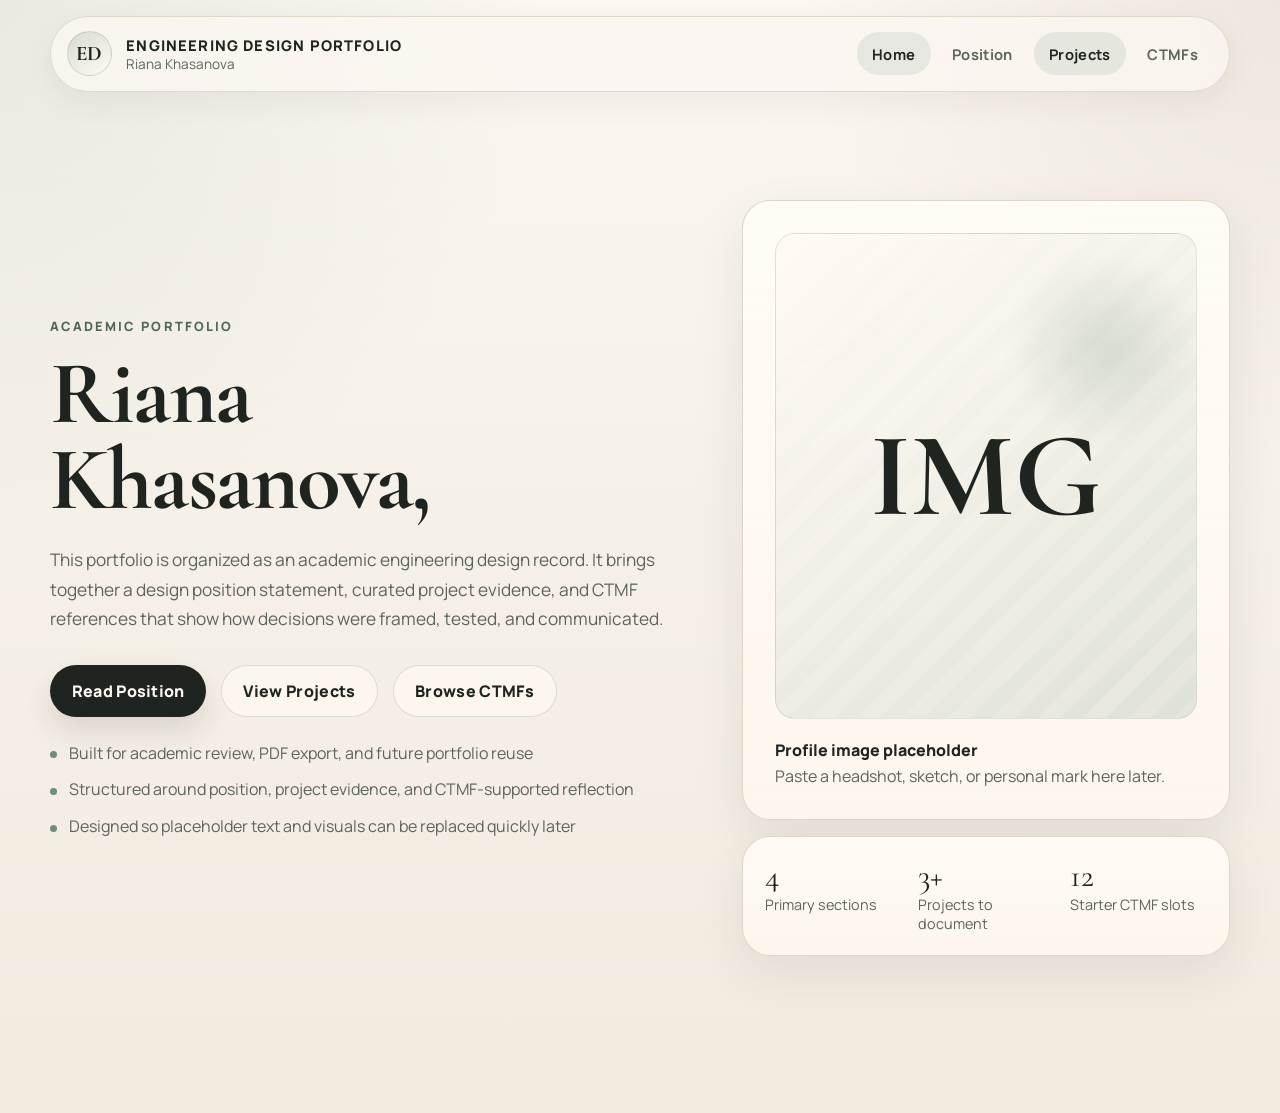
==== commit 393098a0: "Remove portfolio overview and related sections Removed portfolio overview and related sections from " ====
--- a/index.html
+++ b/index.html
@@ -95,86 +95,6 @@
           </aside>
         </section>
 
-        <section class="section section--tight">
-          <div class="section-heading reveal">
-            <p class="eyebrow">Portfolio Overview</p>
-            <h2>Replace these blocks with your own framing, priorities, and evidence trail.</h2>
-          </div>
-          <div class="panel panel--accent reveal">
-            <p class="panel__title">Overview paragraph placeholder</p>
-            <p>
-              Paste a short academic introduction here. This paragraph should explain
-              what this portfolio includes, why the selected projects matter, and how
-              the reader should understand the relationship between your position
-              statement, project evidence, and CTMF references.
-            </p>
-          </div>
-        </section>
-
-        <section class="section section--tight">
-          <div class="overview-grid">
-            <article class="panel reveal">
-              <p class="panel__title">Position</p>
-              <p>
-                Use the Position page for your long-form engineering design position
-                statement, current context, and the design values you want an assessor
-                or reader to notice.
-              </p>
-              <a class="text-link" href="about.html">Go to Position</a>
-            </article>
-            <article class="panel reveal reveal--delay">
-              <p class="panel__title">Projects</p>
-              <p>
-                Use the Projects page for curated summaries of design work, image and
-                artifact placeholders, and links to reusable full project pages.
-              </p>
-              <a class="text-link" href="projects.html">Go to Projects</a>
-            </article>
-            <article class="panel reveal reveal--long">
-              <p class="panel__title">CTMFs</p>
-              <p>
-                Use the CTMF page for categorized methods, tools, and framework notes
-                tied to purpose, evidence, and reflection.
-              </p>
-              <a class="text-link" href="design-portfolio.html">Go to CTMFs</a>
-            </article>
-          </div>
-        </section>
-
-        <section class="cta-banner reveal">
-          <div>
-            <p class="eyebrow">Next</p>
-            <h2>Start by defining the design position behind the evidence.</h2>
-            <p>
-              The Position page is the anchor for the rest of the portfolio. It should
-              state how you currently understand engineering design and how the later
-              project evidence should be read.
-            </p>
-          </div>
-          <div class="hero__actions">
-            <a class="button button--primary" href="about.html">Open Position</a>
-            <a class="button button--secondary" href="projects.html">Skip to Projects</a>
-          </div>
-        </section>
-      </main>
-
-      <footer class="site-footer site-footer--page">
-        <div class="footer-grid">
-          <div>
-            <p class="footer-grid__title">Engineering Design Portfolio</p>
-            <p class="footer-grid__note">
-              Structured for academic use first, with enough flexibility to adapt into a broader portfolio later.
-            </p>
-          </div>
-          <div class="footer-grid__links">
-            <a href="index.html">Home</a>
-            <a href="about.html">Position</a>
-            <a href="projects.html">Projects</a>
-            <a href="design-portfolio.html">CTMFs</a>
-          </div>
-        </div>
-      </footer>
-    </div>
 
     <script src="script.js"></script>
   </body>
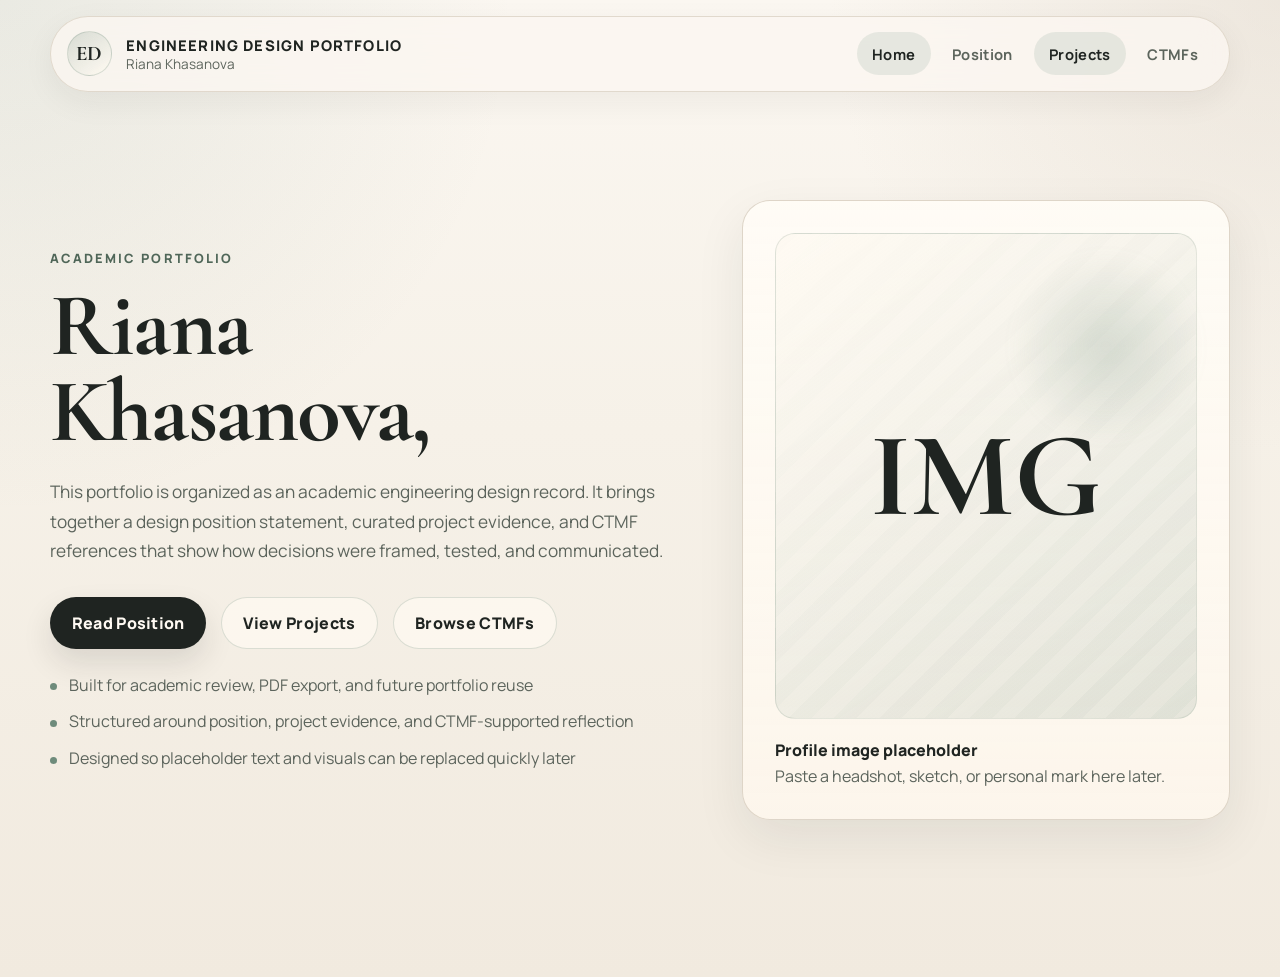
==== commit 017e5234: "Update index.html" ====
--- a/index.html
+++ b/index.html
@@ -78,21 +78,7 @@
                 Paste a headshot, sketch, or personal mark here later.
               </p>
             </div>
-            <div class="stats-card">
-              <div>
-                <p class="stats-card__value">4</p>
-                <p class="stats-card__label">Primary sections</p>
-              </div>
-              <div>
-                <p class="stats-card__value">3+</p>
-                <p class="stats-card__label">Projects to document</p>
-              </div>
-              <div>
-                <p class="stats-card__value">12</p>
-                <p class="stats-card__label">Starter CTMF slots</p>
-              </div>
-            </div>
-          </aside>
+          
         </section>
 
 
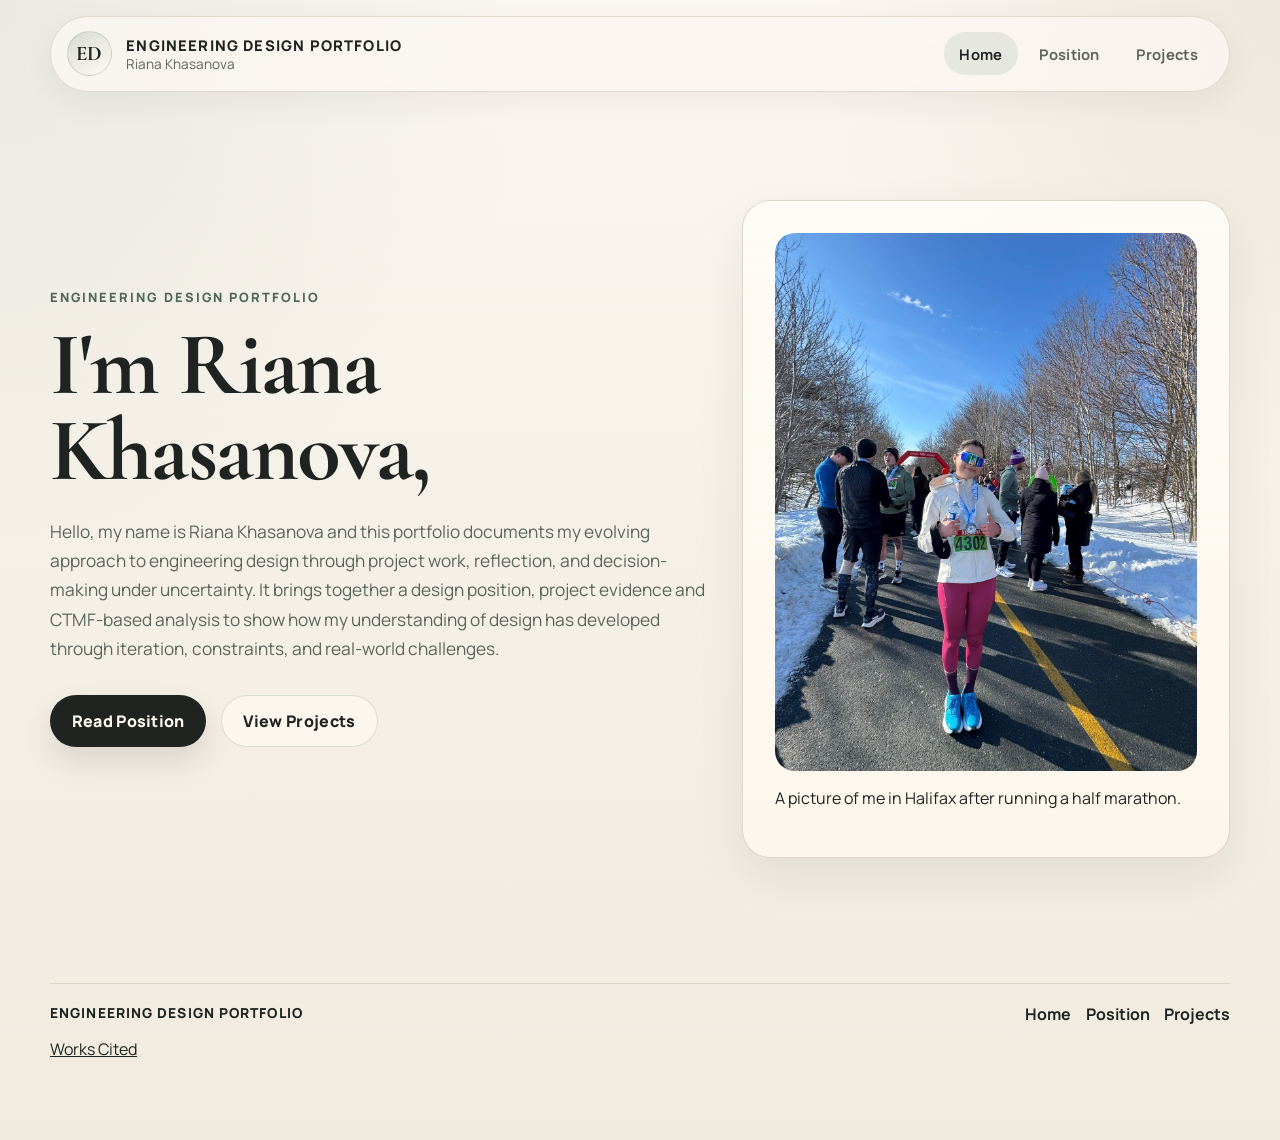
==== commit 2aebc433: "Add files via upload" ====
--- a/index.html
+++ b/index.html
@@ -41,46 +41,57 @@
           <a href="index.html" aria-current="page">Home</a>
           <a href="about.html">Position</a>
           <a href="projects.html">Projects</a>
-          <a href="design-portfolio.html">CTMFs</a>
         </nav>
       </header>
 
       <main id="main-content" class="page-main">
         <section class="hero section">
           <div class="hero__copy reveal">
-            <p class="eyebrow">Academic Portfolio</p>
+            <p class="eyebrow">Engineering Design Portfolio</p>
             <h1>
-              Riana Khasanova,
+              I'm Riana Khasanova,
           
             </h1>
             <p class="hero__lede">
-              This portfolio is organized as an academic engineering design record.
-              It brings together a design position statement, curated project evidence,
-              and CTMF references that show how decisions were framed, tested, and communicated.
+              Hello, my name is Riana Khasanova and this portfolio documents my evolving approach to engineering
+              design through project work, reflection, and decision-making under
+              uncertainty. It brings together a design position, project
+              evidence and CTMF-based analysis to show how my understanding of
+              design has developed through iteration, constraints, and
+              real-world challenges.
             </p>
             <div class="hero__actions">
               <a class="button button--primary" href="about.html">Read Position</a>
               <a class="button button--secondary" href="projects.html">View Projects</a>
-              <a class="button button--secondary" href="design-portfolio.html">Browse CTMFs</a>
             </div>
-            <ul class="hero__highlights" aria-label="Portfolio overview">
-              <li>Built for academic review, PDF export, and future portfolio reuse</li>
-              <li>Structured around position, project evidence, and CTMF-supported reflection</li>
-              <li>Designed so placeholder text and visuals can be replaced quickly later</li>
-            </ul>
           </div>
           <aside class="hero__card reveal reveal--delay">
-            <div class="portrait-card portrait-card--placeholder" aria-label="Profile image placeholder">
-              <div class="portrait-card__halo"></div>
-              <div class="portrait-card__monogram portrait-card__monogram--placeholder">IMG</div>
-              <p class="portrait-card__caption">Profile image placeholder</p>
-              <p class="portrait-card__detail">
-                Paste a headshot, sketch, or personal mark here later.
-              </p>
+            <div class="portrait-card" aria-label="Portrait of Riana Khasanova">
+              <img
+                class="portrait-card__image"
+                src="home-portrait.jpg"
+                alt="Portrait of Riana Khasanova"
+              />
+              <p>A picture of me in Halifax after running a half marathon.</p>
             </div>
-          
+          </aside>
         </section>
+      </main>
 
+      <footer class="site-footer site-footer--page">
+        <div class="footer-grid">
+          <div>
+            <p class="footer-grid__title">Engineering Design Portfolio</p>
+            <p><a href="works-cited.pdf" target="_blank" rel="noopener noreferrer">Works Cited</a></p>
+          </div>
+          <div class="footer-grid__links">
+            <a href="index.html">Home</a>
+            <a href="about.html">Position</a>
+            <a href="projects.html">Projects</a>
+          </div>
+        </div>
+      </footer>
+    </div>
 
     <script src="script.js"></script>
   </body>
--- a/styles.css
+++ b/styles.css
@@ -265,6 +265,14 @@
   margin: 2rem 0 1.5rem;
 }
 
+.button-row {
+  display: flex;
+  flex-wrap: wrap;
+  align-items: center;
+  gap: 0.9rem;
+  margin-top: 1.5rem;
+}
+
 .button {
   display: inline-flex;
   align-items: center;
@@ -342,6 +350,11 @@
   background: var(--color-accent);
 }
 
+.detail-list--spacious {
+  display: grid;
+  gap: 0.55rem;
+}
+
 .hero__card {
   display: grid;
   gap: 1rem;
@@ -366,6 +379,15 @@
   min-height: 27rem;
   display: grid;
   align-content: space-between;
+}
+
+.portrait-card__image {
+  width: 100%;
+  height: 100%;
+  min-height: 23rem;
+  object-fit: cover;
+  object-position: center;
+  border-radius: calc(var(--radius-lg) - 8px);
 }
 
 .portrait-card__halo {
@@ -466,12 +488,51 @@
   padding: 1.6rem;
 }
 
+.statement-box {
+  position: relative;
+  overflow: hidden;
+  padding: 2rem;
+  border: 1px solid rgba(217, 207, 193, 0.85);
+  border-radius: var(--radius-lg);
+  background: linear-gradient(180deg, rgba(255, 252, 246, 0.92), rgba(255, 248, 238, 0.78));
+  box-shadow: var(--shadow-soft);
+}
+
+.statement-box p {
+  margin: 0;
+  color: var(--color-text);
+  line-height: 1.65;
+}
+
+.statement-box p + p {
+  margin-top: 1.5rem;
+}
+
 .panel--accent {
   background:
     linear-gradient(160deg, rgba(110, 139, 123, 0.14), rgba(255, 250, 242, 0.92)),
     linear-gradient(180deg, rgba(255, 252, 246, 0.92), rgba(255, 248, 238, 0.78));
 }
 
+.panel--quote {
+  display: grid;
+  place-items: center;
+  text-align: center;
+}
+
+.panel--quote p {
+  margin: 0;
+}
+
+.panel--quote strong {
+  display: block;
+  max-width: 20ch;
+  font-family: var(--font-display);
+  font-size: clamp(2rem, 3.2vw, 3rem);
+  font-style: italic;
+  line-height: 1.15;
+}
+
 .panel__title {
   margin: 0 0 0.9rem;
   color: var(--color-text);
@@ -483,6 +544,10 @@
   display: grid;
   grid-template-columns: repeat(3, minmax(0, 1fr));
   gap: 1.2rem;
+}
+
+.project-grid--two {
+  grid-template-columns: repeat(2, minmax(0, 1fr));
 }
 
 .project-card {
@@ -519,6 +584,42 @@
 .project-card h3 {
   font-size: 2.1rem;
   margin-bottom: 1rem;
+}
+
+.project-card__link {
+  display: inline-flex;
+  align-items: center;
+  justify-content: center;
+  gap: 0.45rem;
+  margin: 0.4rem 0 1.15rem;
+  padding: 0.7rem 1.05rem;
+  border: 1px solid rgba(110, 139, 123, 0.22);
+  border-radius: var(--radius-sm);
+  background: rgba(255, 250, 242, 0.9);
+  color: var(--color-text);
+  font-size: 0.95rem;
+  font-weight: 800;
+  line-height: 1;
+  text-decoration: none;
+  box-shadow: 0 10px 24px rgba(31, 36, 33, 0.06);
+  transition:
+    transform var(--transition),
+    box-shadow var(--transition),
+    background-color var(--transition),
+    border-color var(--transition);
+}
+
+.project-card__link::after {
+  content: "\2192";
+  font-size: 0.95rem;
+}
+
+.project-card__link:hover,
+.project-card__link:focus-visible {
+  transform: translateY(-1px);
+  border-color: rgba(110, 139, 123, 0.35);
+  background: rgba(110, 139, 123, 0.12);
+  box-shadow: 0 14px 30px rgba(31, 36, 33, 0.1);
 }
 
 .project-card__impact,
@@ -582,6 +683,16 @@
   padding-bottom: 2.5rem;
 }
 
+.page-hero--compact {
+  grid-template-columns: minmax(0, 1fr);
+}
+
+.page-hero--compact .page-hero__content h1,
+.page-hero--compact .page-hero__copy h1 {
+  max-width: none;
+  width: 100%;
+}
+
 .page-hero__copy {
   display: grid;
   align-content: start;
@@ -614,6 +725,57 @@
   display: grid;
   grid-template-columns: repeat(2, minmax(0, 1fr));
   gap: 1.2rem;
+}
+
+.ctmf-stack {
+  display: grid;
+  gap: 1.2rem;
+  max-width: 72rem;
+}
+
+.ctmf-entry {
+  display: grid;
+  gap: 0.9rem;
+}
+
+.ctmf-entry h2 {
+  margin: 0;
+  font-family: var(--font-display);
+  font-size: clamp(2rem, 4vw, 3rem);
+  line-height: 1;
+}
+
+.ctmf-entry p:last-child {
+  margin: 0;
+}
+
+.ctmf-stack--inside {
+  max-width: none;
+  margin-top: 2rem;
+  gap: 3.2rem;
+}
+
+.ctmf-rich {
+  display: grid;
+  gap: 0.7rem;
+}
+
+.ctmf-rich .panel__title {
+  margin-bottom: 0.15rem;
+  color: var(--color-muted);
+}
+
+.ctmf-rich h3 {
+  margin: 0;
+  font-family: var(--font-body);
+  font-size: clamp(1.65rem, 2.4vw, 2.2rem);
+  font-weight: 800;
+  line-height: 1.05;
+  letter-spacing: -0.03em;
+}
+
+.ctmf-rich p:last-child {
+  margin: 0;
 }
 
 .cta-banner {
@@ -897,9 +1059,9 @@
   .timeline-item__content h3 {
     font-size: 1.75rem;
   }
-  .section.reveal details.panel.panel--feature {
-    max-width: 1100px;
-    margin-left: 0;
-    margin-right: auto;
-  }
-}
+  .section--tight .project-grid {
+  max-width: 1100px;
+  margin: 0 auto;
+  justify-content: center;
+}
+}
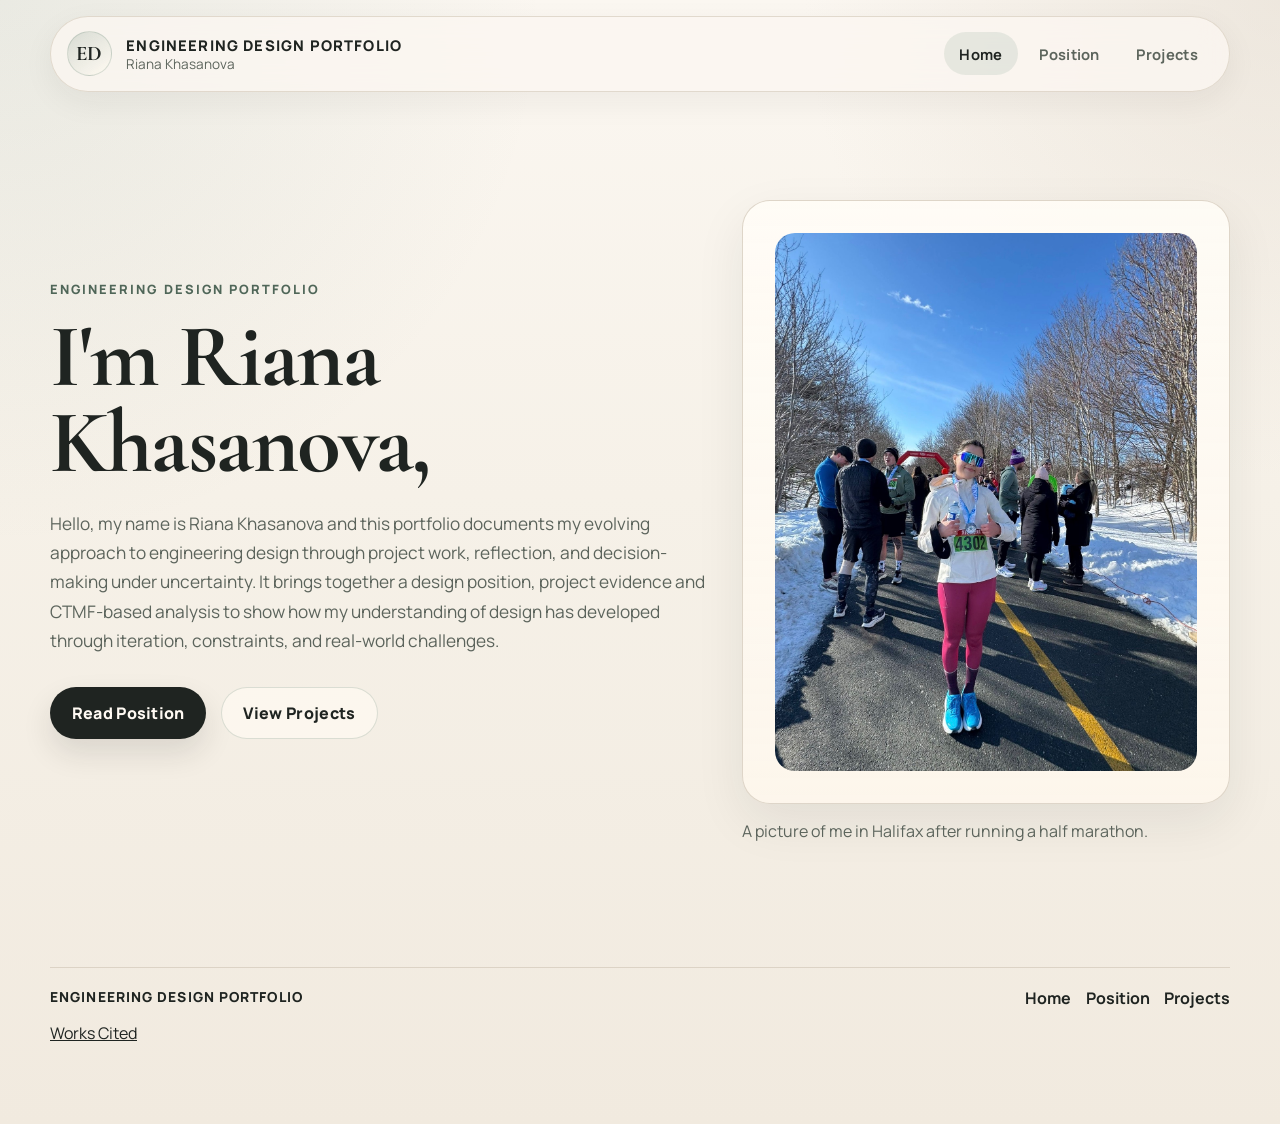
==== commit 4a52afd4: "Add files via upload" ====
--- a/index.html
+++ b/index.html
@@ -72,8 +72,8 @@
                 src="home-portrait.jpg"
                 alt="Portrait of Riana Khasanova"
               />
-              <p>A picture of me in Halifax after running a half marathon.</p>
             </div>
+            <p class="portrait-card__detail">A picture of me in Halifax after running a half marathon.</p>
           </aside>
         </section>
       </main>
